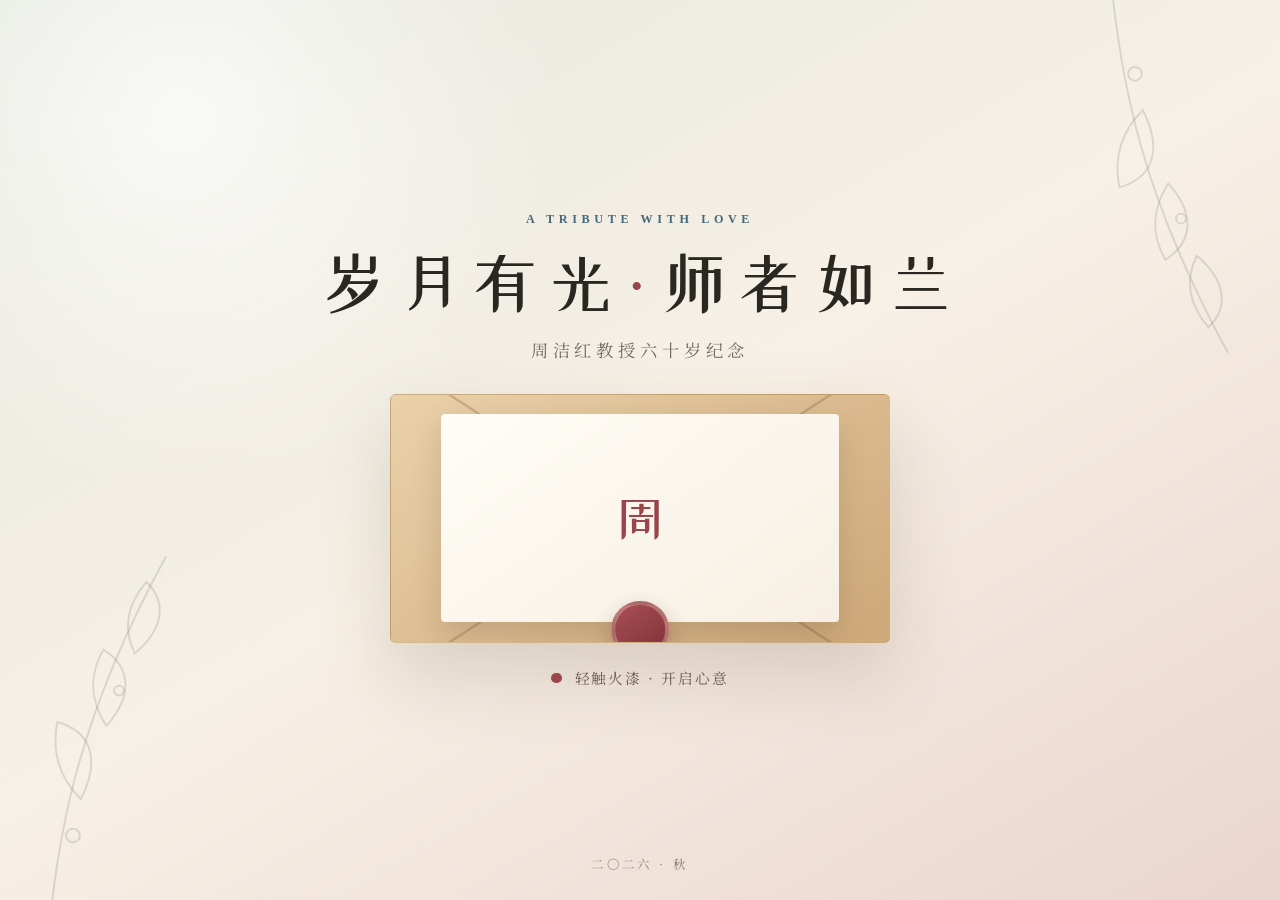
==== stage.html @ a46e9987 "统一治学长卷标题排版 Co-Authored-By: Aime <aime@bytedance.com> Change-Id: Icba059fa44cb8d381d6027acbf090dc892e" ====
<!doctype html>
<html lang="zh-CN">
<head>
  <meta charset="UTF-8" />
  <meta name="viewport" content="width=device-width, initial-scale=1, viewport-fit=cover" />
  <meta name="theme-color" content="#171814" />
  <meta name="description" content="周洁红教授六十岁生日纪念相册宴会大屏版" />
  <title>岁月有光 · 师者如兰｜宴会大屏版</title>
  <link rel="preconnect" href="https://fonts.googleapis.com" />
  <link rel="preconnect" href="https://fonts.gstatic.com" crossorigin />
  <link href="https://fonts.googleapis.com/css2?family=Noto+Sans+SC:wght@300;400;500;600&family=Noto+Serif+SC:wght@400;500;600;700&family=ZCOOL+XiaoWei&display=swap" rel="stylesheet" />
  <link rel="stylesheet" href="./stage.css?v=10" />
</head>
<body>
  <main id="stageApp" class="stage-app" aria-live="polite">
    <div class="stage-grain" aria-hidden="true"></div>
    <div class="stage-glow stage-glow--one" aria-hidden="true"></div>
    <div class="stage-glow stage-glow--two" aria-hidden="true"></div>

    <section id="standby" class="standby">
      <svg class="standby__botanical standby__botanical--left" viewBox="0 0 170 410" aria-hidden="true">
        <path d="M22 420C32 300 55 183 143 22" />
        <path d="M56 270C34 248 26 222 32 191C64 200 78 226 56 270Z" />
        <path d="M82 195C64 167 65 142 79 117C106 134 111 163 82 195Z" />
        <path d="M111 121C98 94 105 69 123 48C145 69 140 97 111 121Z" />
        <circle cx="48" cy="307" r="7" /><circle cx="95" cy="159" r="5" />
      </svg>
      <svg class="standby__botanical standby__botanical--right" viewBox="0 0 170 410" aria-hidden="true">
        <path d="M148 420C138 300 115 183 27 22" />
        <path d="M114 270C136 248 144 222 138 191C106 200 92 226 114 270Z" />
        <path d="M88 195C106 167 105 142 91 117C64 134 59 163 88 195Z" />
        <path d="M59 121C72 94 65 69 47 48C25 69 30 97 59 121Z" />
        <circle cx="122" cy="307" r="7" /><circle cx="75" cy="159" r="5" />
      </svg>
      <header class="standby__copy">
        <p class="standby__eyebrow">A TRIBUTE WITH LOVE</p>
        <h1>岁月有光<span>·</span>师者如兰</h1>
        <p class="standby__subtitle">周洁红教授六十岁纪念</p>
      </header>
      <button id="startShow" class="start-show" type="button" aria-label="轻触开启贺卡">
        <span class="stage-envelope" aria-hidden="true"><i>周</i><b></b></span>
      </button>
      <p class="standby__hint"><span></span>轻触火漆 · 开启心意</p>
      <p class="standby__edition">二〇二六 · 秋</p>
    </section>

    <section id="showScene" class="show-scene" aria-hidden="true">
      <header class="stage-header">
        <div>
          <p id="stageEyebrow">OPENING</p>
          <h2 id="stageChapter">岁月有光</h2>
        </div>
        <div class="stage-status">
          <span id="stageClock">00:00</span>
          <span id="stageIndex">01 / 01</span>
        </div>
      </header>

      <div id="sceneCanvas" class="scene-canvas"></div>

      <div class="stage-progress" aria-hidden="true"><span id="stageProgress"></span></div>
      <p id="stageNotice" class="stage-notice" role="status" aria-live="polite"></p>
    </section>

    <aside id="showControls" class="show-controls" aria-label="放映控制" hidden>
      <button id="previousScene" type="button" title="上一幕（←）" aria-label="上一幕">←</button>
      <button id="togglePlayback" class="show-controls__primary" type="button" title="暂停或继续（空格）" aria-label="暂停放映">Ⅱ</button>
      <button id="nextScene" type="button" title="下一幕（→）" aria-label="下一幕">→</button>
      <span></span>
      <button id="toggleMute" type="button" title="静音（M）" aria-label="静音">♪</button>
      <button id="toggleFullscreen" type="button" title="全屏（F）" aria-label="进入全屏">⛶</button>
      <button id="restartShow" type="button" title="重新开始（R）" aria-label="重新开始">↻</button>
    </aside>

    <div id="mediaGate" class="media-gate" hidden>
      <p>浏览器暂停了自动播放</p>
      <button id="resumeMedia" type="button">点击继续放映</button>
    </div>

    <audio id="stageBgm" src="./assets/audio/flowing-river.mp3" preload="auto" loop></audio>
    <video id="stageVideo" preload="metadata" playsinline></video>
  </main>

  <script src="./achievements-data.js"></script>
  <script src="./stage.js?v=12"></script>
</body>
</html>
---- stage.css ----
:root {
  color-scheme: dark;
  --paper: #f5edde;
  --paper-soft: #e9ddca;
  --ink: #25231f;
  --cream: #fffaf0;
  --wine: #98464b;
  --wine-deep: #64292d;
  --gold: #b99a68;
  --sage: #738978;
  --night: #171814;
  --night-soft: #24251f;
  --stage-bg: radial-gradient(circle at 14% 13%,rgba(255,255,255,.72),transparent 28%),linear-gradient(150deg,#e5e8df 0%,#f7f0e6 50%,#ead5ce 100%);
  --safe-x: clamp(4rem, 6vw, 9rem);
  --safe-y: clamp(2.8rem, 5vh, 5.5rem);
  font-family: "Noto Serif SC", "Songti SC", serif;
}
* { box-sizing: border-box; }
html, body { width: 100%; height: 100%; margin: 0; overflow: hidden; background: var(--paper); -webkit-text-size-adjust: 100%; text-size-adjust: 100%; }
button { font: inherit; }
button:focus-visible { outline: 3px solid #e4c389; outline-offset: 4px; }
[hidden] { display: none !important; }

.stage-app { position: relative; width: 100vw; height: 100vh; min-width: 960px; min-height: 540px; overflow: hidden; color: var(--ink); background: var(--stage-bg); }
.stage-grain { position: absolute; inset: 0; z-index: 1; opacity: .18; pointer-events: none; background-image: url("data:image/svg+xml,%3Csvg viewBox='0 0 180 180' xmlns='http://www.w3.org/2000/svg'%3E%3Cfilter id='n'%3E%3CfeTurbulence type='fractalNoise' baseFrequency='.85' numOctaves='3' stitchTiles='stitch'/%3E%3C/filter%3E%3Crect width='100%25' height='100%25' filter='url(%23n)' opacity='.14'/%3E%3C/svg%3E"); }
.stage-glow { position: absolute; z-index: 0; border-radius: 50%; filter: blur(8px); pointer-events: none; animation: drift 14s ease-in-out infinite alternate; }
.stage-glow--one { left: -8vw; top: 12vh; width: 34vw; height: 34vw; background: rgba(111,136,115,.09); }
.stage-glow--two { right: -6vw; bottom: -10vh; width: 30vw; height: 30vw; background: rgba(152,70,75,.1); animation-delay: -5s; }
@keyframes drift { to { transform: translate3d(3vw,-2vh,0) scale(1.08); } }

.standby { position: absolute; inset: 0; z-index: 10; display: flex; flex-direction: column; align-items: center; justify-content: center; padding: clamp(2.4rem,4vh,4.5rem) var(--safe-x); overflow: hidden; color: var(--ink); text-align: center; background: var(--stage-bg); transition: opacity .8s ease,transform .8s ease,visibility .8s; }
.stage-app.is-running .standby { opacity: 0; visibility: hidden; transform: scale(1.035); pointer-events: none; }
.standby__botanical { position: absolute; width: clamp(9rem,13vw,16rem); fill: none; stroke: rgba(108,125,108,.22); stroke-width: 2; }
.standby__botanical--left { left: 2vw; bottom: -4vh; }
.standby__botanical--right { right: 2vw; top: -3vh; transform: rotate(180deg); }
.standby__copy { position: relative; z-index: 2; }
.standby__eyebrow { margin: 0 0 1rem; color: #466979; font-family: Georgia,serif; font-size: clamp(.76rem,.85vw,1.05rem); font-weight: 600; letter-spacing: .38em; }
.standby h1 { margin: 0; color: #292722; font-family: "ZCOOL XiaoWei",serif; font-size: clamp(3.6rem,5.3vw,7rem); font-weight: 400; letter-spacing: .1em; line-height: 1.15; }
.standby h1 span { margin: 0 .1em; color: var(--wine); }
.standby__subtitle { margin: 1rem 0 0; color: #74695f; font-size: clamp(1rem,1.35vw,1.65rem); letter-spacing: .28em; }
.start-show { position: relative; z-index: 2; width: min(39vw,46rem); min-width: 30rem; margin-top: clamp(2rem,3.5vh,3.5rem); padding: 0; border: 0; color: inherit; background: transparent; cursor: pointer; transition: transform .3s ease,filter .3s ease; }
.start-show:hover { transform: translateY(-4px); filter: brightness(1.02); }
.stage-envelope { position: relative; width: 100%; aspect-ratio: 2 / 1; display: grid; place-items: center; border: 1px solid rgba(130,91,55,.2); border-radius: .35rem; background: linear-gradient(145deg,#ead1aa,#cda878); box-shadow: 0 2rem 4.5rem rgba(95,70,45,.18); overflow: hidden; }
.stage-envelope::before,.stage-envelope::after { content: ""; position: absolute; inset: 0; pointer-events: none; }
.stage-envelope::before { background: linear-gradient(33deg,transparent 49.6%,rgba(119,79,45,.35) 50%,transparent 50.4%),linear-gradient(-33deg,transparent 49.6%,rgba(119,79,45,.35) 50%,transparent 50.4%); }
.stage-envelope::after { inset: 8% 10%; border-radius: .25rem; background: linear-gradient(145deg,#fffdf7,#f7efe3); box-shadow: 0 .8rem 1.8rem rgba(80,58,39,.18); }
.stage-envelope i { position: relative; z-index: 2; color: var(--wine); font-family: "ZCOOL XiaoWei",serif; font-size: clamp(3rem,4vw,5.2rem); font-style: normal; }
.stage-envelope b { position: absolute; z-index: 3; left: 50%; bottom: -1rem; width: clamp(3.6rem,4.3vw,5rem); aspect-ratio: 1; display: grid; place-items: center; border: .3rem solid rgba(255,235,218,.28); border-radius: 50%; color: #fff8ee; background: linear-gradient(145deg,#a84f55,#7f3137); box-shadow: 0 .6rem 1.3rem rgba(104,43,47,.3); font-family: "ZCOOL XiaoWei",serif; font-size: clamp(1.35rem,1.65vw,2rem); font-weight: 400; transform: translateX(-50%); }
.standby__hint { position: relative; z-index: 2; display: flex; align-items: center; gap: .8rem; margin: clamp(1.5rem,2.7vh,2.4rem) 0 0; color: #69594d; font-size: clamp(.92rem,1.05vw,1.25rem); letter-spacing: .13em; }
.standby__hint span { width: .65rem; aspect-ratio: 1; border: .22rem solid rgba(152,70,75,.17); border-radius: 50%; background: var(--wine); }
.standby__edition { position: absolute; z-index: 2; bottom: clamp(1.4rem,3vh,3rem); margin: 0; color: #887d73; font-size: clamp(.78rem,.9vw,1.08rem); letter-spacing: .28em; }

.show-scene { position: absolute; inset: 0; z-index: 5; opacity: 0; visibility: hidden; transition: opacity .75s ease,visibility .75s; }
.stage-app.is-running .show-scene { opacity: 1; visibility: visible; }
.stage-header { position: absolute; z-index: 20; left: var(--safe-x); right: var(--safe-x); top: clamp(1.7rem,3vh,3.3rem); display: flex; align-items: flex-start; justify-content: space-between; pointer-events: none; }
.stage-header p,.stage-header h2 { margin: 0; }
.stage-header p { color: var(--wine); font-family: Georgia,serif; font-size: clamp(.62rem,.65vw,.86rem); letter-spacing: .34em; }
.stage-header h2 { margin-top: .38rem; color: var(--ink); font-family: "ZCOOL XiaoWei",serif; font-size: clamp(1.35rem,1.65vw,2.15rem); font-weight: 400; letter-spacing: .18em; }
.stage-status { display: flex; gap: 1.1rem; padding-top: .15rem; color: rgba(37,35,31,.58); font-family: Georgia,serif; font-size: clamp(.7rem,.75vw,.95rem); letter-spacing: .12em; }
.scene-canvas { position: absolute; inset: 0; z-index: 5; }
.scene-enter { animation: scene-in .9s cubic-bezier(.22,1,.36,1) both; }
@keyframes scene-in { from { opacity: 0; transform: translateY(1.5vh) scale(.985); filter: blur(7px); } to { opacity: 1; transform: none; filter: none; } }
.stage-progress { position: absolute; z-index: 25; left: var(--safe-x); right: var(--safe-x); bottom: clamp(1.2rem,2.2vh,2.5rem); height: 2px; overflow: hidden; background: rgba(74,57,41,.16); }
.stage-progress span { display: block; width: 0; height: 100%; background: linear-gradient(90deg,#a85a5e,#d2b379); transition: width .2s linear; }
.stage-notice { position: absolute; z-index: 24; left: 50%; bottom: clamp(2rem,3.5vh,3.6rem); margin: 0; padding: .45rem .9rem; border-radius: 999px; opacity: 0; color: #fffaf0; background: rgba(100,41,45,.82); font-family: "Noto Sans SC",sans-serif; font-size: .72rem; transform: translateX(-50%); transition: opacity .3s ease; }
.stage-notice.is-visible { opacity: 1; }

.opening-scene { height: 100%; display: grid; grid-template-columns: 1.05fr .95fr; align-items: center; gap: 6vw; padding: 12vh var(--safe-x) 9vh; color: var(--ink); background: var(--stage-bg); }
.opening-scene__seal { position: relative; display: grid; place-items: center; }
.opening-scene__ring { width: min(34vw,31rem); aspect-ratio: 1; display: grid; place-items: center; border: 1px solid rgba(148,117,73,.28); border-radius: 50%; box-shadow: 0 0 0 2vw rgba(185,154,104,.045),0 0 100px rgba(119,91,55,.1); }
.opening-scene__ring span { width: 58%; aspect-ratio: 1; display: grid; place-items: center; border: 1px solid rgba(152,70,75,.42); border-radius: 50%; color: var(--wine); font-family: "ZCOOL XiaoWei",serif; font-size: clamp(5rem,8vw,10rem); }
.opening-scene__copy .kicker { color: #466979; font-family: Georgia,serif; font-size: clamp(.72rem,.85vw,1.05rem); letter-spacing: .38em; }
.opening-scene__copy h3 { margin: 1.2rem 0 1.6rem; color: #292722; font-family: "ZCOOL XiaoWei",serif; font-size: clamp(3rem,4.3vw,5.7rem); font-weight: 400; letter-spacing: .09em; }
.opening-scene__copy blockquote { margin: 0; color: #5f554c; font-size: clamp(1.15rem,1.45vw,1.8rem); line-height: 2; letter-spacing: .055em; }
.opening-scene__signature { margin-top: 2rem; color: var(--wine); font-size: clamp(.95rem,1.15vw,1.4rem); letter-spacing: .22em; text-align: right; }

.chapter-scene { height: 100%; display: grid; place-items: center; padding: var(--safe-y) var(--safe-x); color: var(--ink); text-align: center; background: var(--stage-bg); }
.chapter-scene__number { position: absolute; font-family: Georgia,serif; font-size: clamp(15rem,28vw,35rem); color: rgba(152,70,75,.055); line-height: 1; }
.chapter-scene__content { position: relative; max-width: 72vw; }
.chapter-scene__content p:first-child { color: var(--wine); font-family: Georgia,serif; font-size: clamp(.75rem,.9vw,1.15rem); letter-spacing: .5em; }
.chapter-scene__content h3 { margin: 1.4rem 0 1.2rem; color: var(--ink); font-family: "ZCOOL XiaoWei",serif; font-size: clamp(4rem,6vw,8rem); font-weight: 400; letter-spacing: .2em; }
.chapter-scene__content p:last-child { margin: 0; color: #665d54; font-size: clamp(1.1rem,1.5vw,1.8rem); line-height: 2; letter-spacing: .1em; }

.photo-scene { height: 100%; display: grid; grid-template-columns: minmax(0,1.62fr) minmax(20rem,.72fr); gap: clamp(2.2rem,4vw,6rem); align-items: center; padding: 11vh var(--safe-x) 9vh; color: var(--ink); background: var(--stage-bg); }
.photo-scene__visual { position: relative; height: min(69vh,46vw); display: grid; place-items: center; overflow: hidden; border: 1px solid rgba(117,88,61,.2); background: var(--paper-soft); box-shadow: 0 28px 80px rgba(89,67,46,.2); }
.photo-scene__visual::after { content: ""; position: absolute; inset: 0; pointer-events: none; box-shadow: inset 0 0 0 1px rgba(117,88,61,.08); }
.photo-scene__visual img { position: absolute; inset: 0; width: 100%; height: 100%; display: block; object-fit: contain; animation: kenburns 8s ease-out both; }
.photo-scene__visual.is-cover img { object-fit: cover; }
.photo-scene__visual.is-left img { object-position: left center; }
.photo-scene__visual.is-right img { object-position: right center; }
.photo-scene__visual.is-portrait-focus { background: var(--paper-soft); }
.photo-scene__visual.is-portrait-focus img { object-fit: contain !important; object-position: center center !important; animation: none; }
.photo-scene__visual.is-group-bottom img { object-fit: contain !important; object-position: center bottom !important; animation: none; }
@keyframes kenburns { from { transform: scale(1.025); } to { transform: scale(1); } }
.photo-scene__number { color: var(--wine); font-family: Georgia,serif; font-size: clamp(.8rem,.9vw,1.05rem); letter-spacing: .25em; }
.photo-scene__copy h3 { margin: 1rem 0 1.1rem; color: var(--ink); font-family: "ZCOOL XiaoWei",serif; font-size: clamp(2.4rem,3.4vw,4.5rem); font-weight: 400; line-height: 1.28; letter-spacing: .08em; }
.photo-scene__meta { color: var(--wine-deep); font-size: clamp(.88rem,1.05vw,1.25rem); line-height: 1.8; letter-spacing: .08em; }
.photo-scene__desc { margin-top: 1.6rem; color: #665d54; font-size: clamp(1.05rem,1.28vw,1.55rem); line-height: 2; text-align: justify; }
.photo-scene__credit { margin-top: 1.5rem; color: #83776b; font-family: "Noto Sans SC",sans-serif; font-size: clamp(.7rem,.8vw,.95rem); letter-spacing: .08em; }

.words-scene { height: 100%; display: grid; grid-template-columns: .72fr 1.28fr; gap: 6vw; align-items: center; padding: 12vh var(--safe-x) 9vh; color: var(--ink); background: var(--stage-bg); }
.words-scene__heading p { color: var(--wine); font-family: Georgia,serif; font-size: clamp(.7rem,.85vw,1rem); letter-spacing: .36em; }
.words-scene__heading h3 { margin: 1.2rem 0; color: var(--ink); font-family: "ZCOOL XiaoWei",serif; font-size: clamp(3rem,4.5vw,6rem); font-weight: 400; line-height: 1.35; letter-spacing: .12em; }
.words-scene__heading small { color: #776c61; font-size: clamp(.85rem,1vw,1.18rem); letter-spacing: .12em; }
.keyword-wall { display: flex; flex-wrap: wrap; align-content: center; justify-content: center; gap: clamp(.7rem,1.2vw,1.4rem); }
.keyword-wall span { padding: .6em 1em; border: 1px solid rgba(117,88,61,.2); border-radius: 999px; color: #5e564d; background: rgba(255,255,255,.38); font-size: clamp(1rem,1.35vw,1.7rem); letter-spacing: .1em; }
.keyword-wall span:nth-child(3n+1) { color: var(--wine-deep); border-color: rgba(152,70,75,.27); background: rgba(255,247,238,.52); transform: translateY(-.4rem); }
.keyword-wall span:nth-child(4n) { font-size: clamp(1.25rem,1.7vw,2.1rem); }

.wish-scene { height: 100%; display: grid; place-items: center; padding: 12vh var(--safe-x) 10vh; color: var(--ink); background: var(--stage-bg); }
.wish-stage-card { position: relative; width: min(82vw,92rem); min-height: 54vh; display: flex; flex-direction: column; justify-content: center; padding: clamp(2.6rem,4.2vw,5.2rem); border: 0; overflow: hidden; background: transparent; box-shadow: none; color: var(--ink); }
.wish-stage-card::before { content: "“"; position: absolute; left: 3rem; top: .8rem; color: rgba(152,70,75,.12); font-family: Georgia,serif; font-size: clamp(7rem,10vw,13rem); line-height: 1; }
.wish-stage-card blockquote { position: relative; margin: 0; font-size: clamp(1.12rem,1.25vw,1.45rem); line-height: 1.78; letter-spacing: .04em; text-align: justify; white-space: pre-line; }
.wish-stage-card footer { margin-top: 2.3rem; padding-top: 1.2rem; border-top: 1px solid rgba(105,79,55,.16); color: var(--wine-deep); font-size: clamp(1rem,1.2vw,1.45rem); letter-spacing: .12em; text-align: right; }
.wish-stage-card footer small { margin-left: .8rem; color: #83776b; font-size: .75em; }

.story-stage { height: 100%; display: grid; grid-template-columns: .68fr 1.32fr; gap: 5vw; align-items: center; padding: 11vh var(--safe-x) 9vh; color: var(--ink); background: var(--stage-bg); }
.story-stage__title .tag { color: var(--wine); font-family: Georgia,serif; letter-spacing: .35em; }
.story-stage__title h3 { margin: 1.2rem 0; color: var(--ink); font-family: "Songti SC","STSong","Source Han Serif SC","Noto Serif SC",serif; font-size: clamp(2.15rem,3vw,4rem); font-weight: 400; line-height: 1.45; }
.story-stage__title p { color: var(--wine-deep); font-size: clamp(1rem,1.2vw,1.45rem); letter-spacing: .12em; }
.story-stage__body { position: relative; max-height: 68vh; padding: clamp(2rem,3vw,3.5rem); overflow-y: hidden; border-left: 1px solid rgba(117,88,61,.22); color: #5f574f; background: rgba(255,255,255,.18); font-family: "Songti SC","STSong","Source Han Serif SC","Noto Serif SC",serif; font-size: clamp(1.02rem,1.12vw,1.35rem); line-height: 1.9; letter-spacing: .025em; text-align: justify; white-space: pre-line; }
.story-stage__body::before { content: "“"; position: absolute; left: 1.2rem; top: -2rem; color: rgba(152,70,75,.12); font-family: Georgia,serif; font-size: 8rem; }

.video-stage { height: 100%; display: grid; grid-template-columns: minmax(0,1.45fr) minmax(22rem,.62fr); gap: clamp(2rem,4vw,5rem); align-items: center; padding: 10vh var(--safe-x) 8vh; color: var(--ink); background: var(--stage-bg); }
.video-stage__screen { --video-ratio: 1.7778; position: relative; width: min(100%,calc(72vh * var(--video-ratio))); aspect-ratio: var(--video-ratio); max-height: 72vh; justify-self: center; display: grid; place-items: center; overflow: hidden; border: 1px solid rgba(117,88,61,.2); background: var(--paper-soft); box-shadow: 0 30px 85px rgba(89,67,46,.2); }
.video-stage__screen.is-portrait { width: min(100%,calc(72vh * var(--video-ratio))); }
.video-stage__screen video { width: 100%; height: 100%; display: block; object-fit: contain; object-position: center; background: var(--paper-soft); }
.video-stage__badge { position: absolute; left: 1.2rem; top: 1.1rem; padding: .45rem .75rem; border: 1px solid rgba(100,41,45,.25); border-radius: 999px; color: #fffaf0; background: rgba(100,41,45,.82); font-family: Georgia,serif; font-size: .75rem; letter-spacing: .13em; }
.video-stage__copy .index { color: var(--wine); font-family: Georgia,serif; font-size: clamp(.75rem,.85vw,1rem); letter-spacing: .32em; }
.video-stage__copy h3 { margin: 1.1rem 0 .55rem; color: var(--ink); font-family: "ZCOOL XiaoWei",serif; font-size: clamp(3rem,4vw,5.4rem); font-weight: 400; letter-spacing: .1em; }
.video-stage__copy .identity { color: var(--wine-deep); font-size: clamp(1rem,1.15vw,1.35rem); letter-spacing: .09em; }
.video-stage__copy .caption { margin-top: 2rem; padding-top: 1.4rem; border-top: 1px solid rgba(105,79,55,.18); color: #665d54; font-size: clamp(1.05rem,1.25vw,1.5rem); line-height: 1.9; }
.video-stage__loading { position: absolute; color: #665d54; font-family: "Noto Sans SC",sans-serif; font-size: .85rem; letter-spacing: .12em; }

.achievement-stage { height: 100%; padding: 10vh var(--safe-x) 8vh; color: var(--ink); background: var(--stage-bg); }
.achievement-scroll { width: min(88vw,105rem); height: 76vh; margin: 0 auto; overflow: hidden; border: 1px solid rgba(185,154,104,.22); background: linear-gradient(155deg,rgba(250,243,229,.98),rgba(231,218,195,.96)); box-shadow: 0 35px 100px rgba(89,67,46,.2); color: var(--ink); }
.achievement-scroll__inner { padding: clamp(3rem,4vw,5rem) clamp(3.5rem,5vw,6.5rem) 8rem; }
.achievement-hero { display: grid; grid-template-columns: 1.1fr .9fr; gap: 4rem; align-items: end; padding-bottom: 3rem; border-bottom: 1px solid rgba(99,75,51,.18); }
.achievement-hero p { margin: 0; color: var(--wine); font-family: Georgia,serif; font-size: .8rem; letter-spacing: .28em; }
.achievement-hero h3 { margin: .7rem 0; font-family: "Songti SC","STSong","Source Han Serif SC","Noto Serif SC",serif; font-size: clamp(2.6rem,3.1vw,4rem); font-weight: 400; letter-spacing: .08em; white-space: nowrap; }
.achievement-hero .intro { color: #665d54; font-family: "Noto Sans SC",sans-serif; font-size: clamp(.92rem,1.05vw,1.2rem); line-height: 1.9; }
.achievement-stats { display: grid; grid-template-columns: repeat(5,1fr); gap: 1rem; margin: 2.5rem 0 3.2rem; }
.achievement-stat { padding: 1.2rem .8rem; border: 1px solid rgba(117,88,61,.14); background: rgba(255,255,255,.35); text-align: center; }
.achievement-stat strong { display: block; color: var(--wine-deep); font-family: Georgia,serif; font-size: clamp(2rem,2.5vw,3rem); font-weight: 400; }
.achievement-stat span { display: block; margin-top: .35rem; color: #776c61; font-size: clamp(.7rem,.8vw,.95rem); letter-spacing: .12em; }
.achievement-section { margin-top: 3rem; }
.achievement-section h4 { margin: 0 0 1.2rem; padding-bottom: .7rem; border-bottom: 1px solid rgba(117,88,61,.18); color: var(--wine-deep); font-family: "ZCOOL XiaoWei",serif; font-size: clamp(1.8rem,2.2vw,2.8rem); font-weight: 400; letter-spacing: .12em; }
.achievement-list { display: grid; gap: .75rem; }
.achievement-item { display: grid; grid-template-columns: 6rem 1fr; gap: 1rem; padding: .85rem 1rem; background: rgba(255,255,255,.32); font-family: "Noto Sans SC",sans-serif; font-size: clamp(.78rem,.92vw,1.05rem); line-height: 1.65; }
.achievement-item time { color: var(--wine); font-family: Georgia,serif; }
.achievement-auto-tip { margin: 2rem 0 0; color: #83776b; font-family: "Noto Sans SC",sans-serif; font-size: .75rem; letter-spacing: .12em; text-align: center; }

.closing-scene { height: 100%; display: grid; place-items: center; padding: var(--safe-y) var(--safe-x); color: var(--ink); text-align: center; background: var(--stage-bg); }
.closing-scene__content { max-width: 70vw; }
.closing-scene__seal { width: clamp(6rem,7vw,9rem); aspect-ratio: 1; display: grid; place-items: center; margin: 0 auto 2rem; border: 1px solid rgba(152,70,75,.42); border-radius: 50%; color: var(--wine); font-family: "ZCOOL XiaoWei",serif; font-size: clamp(2.3rem,3vw,4rem); }
.closing-scene h3 { margin: 0; color: var(--ink); font-family: "ZCOOL XiaoWei",serif; font-size: clamp(4rem,6vw,8rem); font-weight: 400; letter-spacing: .14em; }
.closing-scene__wish { margin: 1.5rem 0 0; color: #665d54; font-size: clamp(1.25rem,1.65vw,2rem); line-height: 2; letter-spacing: .12em; }
.closing-scene__credits { margin-top: 3rem; color: #83776b; font-family: "Noto Sans SC",sans-serif; font-size: clamp(.72rem,.85vw,1rem); line-height: 1.9; letter-spacing: .08em; }
.closing-scene__credits strong { color: var(--wine-deep); font-weight: 400; }

.stage-app[data-scene="opening"] .stage-header h2,
.stage-app[data-scene="wish"] .stage-header h2,
.stage-app[data-scene="video"] .stage-header h2 { color: var(--ink); }
.stage-app[data-scene="opening"] .stage-header p,
.stage-app[data-scene="wish"] .stage-header p,
.stage-app[data-scene="video"] .stage-header p { color: var(--wine); }
.stage-app[data-scene="opening"] .stage-status,
.stage-app[data-scene="wish"] .stage-status,
.stage-app[data-scene="video"] .stage-status { color: rgba(37,35,31,.58); }
.stage-app[data-scene="opening"] .stage-progress,
.stage-app[data-scene="wish"] .stage-progress,
.stage-app[data-scene="video"] .stage-progress { background: rgba(74,57,41,.16); }
.stage-app[data-scene="opening"] .stage-notice,
.stage-app[data-scene="wish"] .stage-notice,
.stage-app[data-scene="video"] .stage-notice { color: #fffaf0; background: rgba(100,41,45,.82); }
.stage-app[data-scene="opening"] .show-controls,
.stage-app[data-scene="wish"] .show-controls,
.stage-app[data-scene="video"] .show-controls { border-color: rgba(100,41,45,.18); background: rgba(250,243,229,.9); box-shadow: 0 10px 35px rgba(89,67,46,.18); }
.stage-app[data-scene="opening"] .show-controls button,
.stage-app[data-scene="wish"] .show-controls button,
.stage-app[data-scene="video"] .show-controls button { color: var(--ink); }
.stage-app[data-scene="opening"] .show-controls button:hover,
.stage-app[data-scene="wish"] .show-controls button:hover,
.stage-app[data-scene="video"] .show-controls button:hover { background: rgba(100,41,45,.09); }
.stage-app[data-scene="opening"] .show-controls > span,
.stage-app[data-scene="wish"] .show-controls > span,
.stage-app[data-scene="video"] .show-controls > span { background: rgba(100,41,45,.2); }

.show-controls { position: fixed; z-index: 80; left: 50%; bottom: 2.2rem; display: flex; align-items: center; gap: .45rem; padding: .5rem; border: 1px solid rgba(100,41,45,.18); border-radius: 999px; opacity: .2; background: rgba(250,243,229,.9); box-shadow: 0 10px 35px rgba(89,67,46,.18); backdrop-filter: blur(14px); transform: translateX(-50%); transition: opacity .25s ease; }
.show-controls:hover,.show-controls.is-visible { opacity: 1; }
.show-controls button { width: 2.45rem; height: 2.45rem; display: grid; place-items: center; padding: 0; border: 0; border-radius: 50%; color: var(--ink); background: transparent; cursor: pointer; }
.show-controls button:hover { background: rgba(100,41,45,.09); }
.show-controls__primary { color: #fff !important; background: var(--wine) !important; }
.show-controls > span { width: 1px; height: 1.4rem; background: rgba(100,41,45,.2); }
.media-gate { position: fixed; inset: 0; z-index: 100; display: grid; place-content: center; gap: 1.2rem; color: var(--ink); background: rgba(245,237,222,.92); backdrop-filter: blur(12px); text-align: center; }
.media-gate p { margin: 0; font-size: 1.2rem; letter-spacing: .12em; }
.media-gate button { padding: .8rem 1.5rem; border: 1px solid rgba(100,41,45,.28); border-radius: 999px; color: #fff; background: var(--wine); cursor: pointer; }

@media (max-aspect-ratio: 4/3) {
  :root { --safe-x: 4vw; }
  .photo-scene,.video-stage { grid-template-columns: 1.4fr .72fr; gap: 2rem; }
  .photo-scene__visual { height: min(64vh,47vw); }
}
@media (prefers-reduced-motion: reduce) {
  *,*::before,*::after { animation-duration: .01ms !important; animation-iteration-count: 1 !important; scroll-behavior: auto !important; }
}
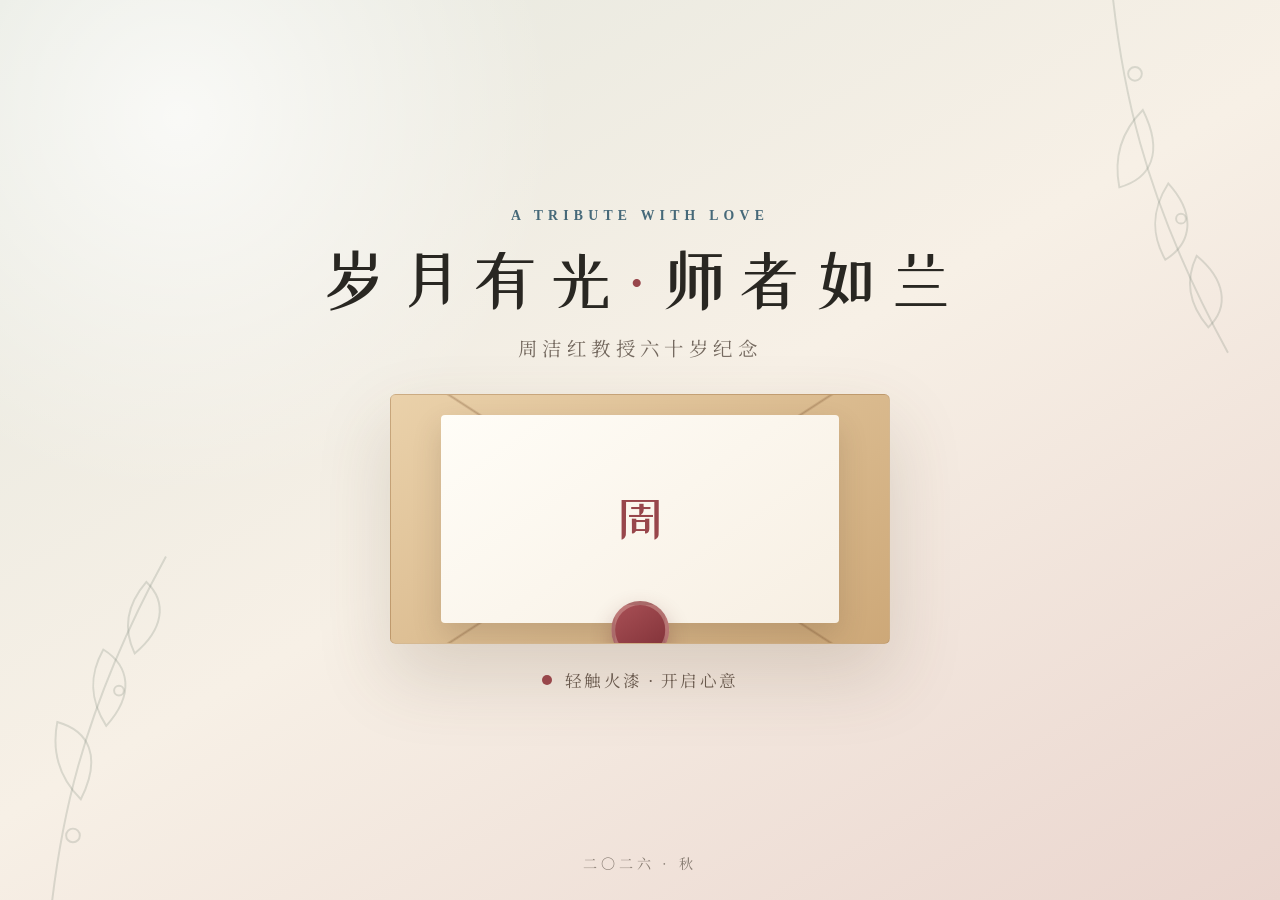
==== commit 58cc251c: "速度加快" ====
--- a/stage.html
+++ b/stage.html
@@ -9,7 +9,7 @@
   <link rel="preconnect" href="https://fonts.googleapis.com" />
   <link rel="preconnect" href="https://fonts.gstatic.com" crossorigin />
   <link href="https://fonts.googleapis.com/css2?family=Noto+Sans+SC:wght@300;400;500;600&family=Noto+Serif+SC:wght@400;500;600;700&family=ZCOOL+XiaoWei&display=swap" rel="stylesheet" />
-  <link rel="stylesheet" href="./stage.css?v=10" />
+  <link rel="stylesheet" href="./stage.css?v=11" />
 </head>
 <body>
   <main id="stageApp" class="stage-app" aria-live="polite">
@@ -82,6 +82,6 @@
   </main>
 
   <script src="./achievements-data.js"></script>
-  <script src="./stage.js?v=12"></script>
+  <script src="./stage.js?v=16"></script>
 </body>
 </html>
--- a/stage.css
+++ b/stage.css
@@ -34,10 +34,10 @@
 .standby__botanical--left { left: 2vw; bottom: -4vh; }
 .standby__botanical--right { right: 2vw; top: -3vh; transform: rotate(180deg); }
 .standby__copy { position: relative; z-index: 2; }
-.standby__eyebrow { margin: 0 0 1rem; color: #466979; font-family: Georgia,serif; font-size: clamp(.76rem,.85vw,1.05rem); font-weight: 600; letter-spacing: .38em; }
+.standby__eyebrow { margin: 0 0 1rem; color: #466979; font-family: Georgia,serif; font-size: clamp(.86rem,.96vw,1.18rem); font-weight: 600; letter-spacing: .38em; }
 .standby h1 { margin: 0; color: #292722; font-family: "ZCOOL XiaoWei",serif; font-size: clamp(3.6rem,5.3vw,7rem); font-weight: 400; letter-spacing: .1em; line-height: 1.15; }
 .standby h1 span { margin: 0 .1em; color: var(--wine); }
-.standby__subtitle { margin: 1rem 0 0; color: #74695f; font-size: clamp(1rem,1.35vw,1.65rem); letter-spacing: .28em; }
+.standby__subtitle { margin: 1rem 0 0; color: #74695f; font-size: clamp(1.12rem,1.52vw,1.86rem); letter-spacing: .28em; }
 .start-show { position: relative; z-index: 2; width: min(39vw,46rem); min-width: 30rem; margin-top: clamp(2rem,3.5vh,3.5rem); padding: 0; border: 0; color: inherit; background: transparent; cursor: pointer; transition: transform .3s ease,filter .3s ease; }
 .start-show:hover { transform: translateY(-4px); filter: brightness(1.02); }
 .stage-envelope { position: relative; width: 100%; aspect-ratio: 2 / 1; display: grid; place-items: center; border: 1px solid rgba(130,91,55,.2); border-radius: .35rem; background: linear-gradient(145deg,#ead1aa,#cda878); box-shadow: 0 2rem 4.5rem rgba(95,70,45,.18); overflow: hidden; }
@@ -46,40 +46,40 @@
 .stage-envelope::after { inset: 8% 10%; border-radius: .25rem; background: linear-gradient(145deg,#fffdf7,#f7efe3); box-shadow: 0 .8rem 1.8rem rgba(80,58,39,.18); }
 .stage-envelope i { position: relative; z-index: 2; color: var(--wine); font-family: "ZCOOL XiaoWei",serif; font-size: clamp(3rem,4vw,5.2rem); font-style: normal; }
 .stage-envelope b { position: absolute; z-index: 3; left: 50%; bottom: -1rem; width: clamp(3.6rem,4.3vw,5rem); aspect-ratio: 1; display: grid; place-items: center; border: .3rem solid rgba(255,235,218,.28); border-radius: 50%; color: #fff8ee; background: linear-gradient(145deg,#a84f55,#7f3137); box-shadow: 0 .6rem 1.3rem rgba(104,43,47,.3); font-family: "ZCOOL XiaoWei",serif; font-size: clamp(1.35rem,1.65vw,2rem); font-weight: 400; transform: translateX(-50%); }
-.standby__hint { position: relative; z-index: 2; display: flex; align-items: center; gap: .8rem; margin: clamp(1.5rem,2.7vh,2.4rem) 0 0; color: #69594d; font-size: clamp(.92rem,1.05vw,1.25rem); letter-spacing: .13em; }
+.standby__hint { position: relative; z-index: 2; display: flex; align-items: center; gap: .8rem; margin: clamp(1.5rem,2.7vh,2.4rem) 0 0; color: #69594d; font-size: clamp(1.04rem,1.2vw,1.42rem); letter-spacing: .13em; }
 .standby__hint span { width: .65rem; aspect-ratio: 1; border: .22rem solid rgba(152,70,75,.17); border-radius: 50%; background: var(--wine); }
-.standby__edition { position: absolute; z-index: 2; bottom: clamp(1.4rem,3vh,3rem); margin: 0; color: #887d73; font-size: clamp(.78rem,.9vw,1.08rem); letter-spacing: .28em; }
+.standby__edition { position: absolute; z-index: 2; bottom: clamp(1.4rem,3vh,3rem); margin: 0; color: #887d73; font-size: clamp(.88rem,1.02vw,1.22rem); letter-spacing: .28em; }
 
 .show-scene { position: absolute; inset: 0; z-index: 5; opacity: 0; visibility: hidden; transition: opacity .75s ease,visibility .75s; }
 .stage-app.is-running .show-scene { opacity: 1; visibility: visible; }
 .stage-header { position: absolute; z-index: 20; left: var(--safe-x); right: var(--safe-x); top: clamp(1.7rem,3vh,3.3rem); display: flex; align-items: flex-start; justify-content: space-between; pointer-events: none; }
 .stage-header p,.stage-header h2 { margin: 0; }
-.stage-header p { color: var(--wine); font-family: Georgia,serif; font-size: clamp(.62rem,.65vw,.86rem); letter-spacing: .34em; }
-.stage-header h2 { margin-top: .38rem; color: var(--ink); font-family: "ZCOOL XiaoWei",serif; font-size: clamp(1.35rem,1.65vw,2.15rem); font-weight: 400; letter-spacing: .18em; }
-.stage-status { display: flex; gap: 1.1rem; padding-top: .15rem; color: rgba(37,35,31,.58); font-family: Georgia,serif; font-size: clamp(.7rem,.75vw,.95rem); letter-spacing: .12em; }
+.stage-header p { color: var(--wine); font-family: Georgia,serif; font-size: clamp(.7rem,.75vw,.98rem); letter-spacing: .34em; }
+.stage-header h2 { margin-top: .38rem; color: var(--ink); font-family: "ZCOOL XiaoWei",serif; font-size: clamp(1.5rem,1.82vw,2.38rem); font-weight: 400; letter-spacing: .18em; }
+.stage-status { display: flex; gap: 1.1rem; padding-top: .15rem; color: rgba(37,35,31,.58); font-family: Georgia,serif; font-size: clamp(.8rem,.86vw,1.08rem); letter-spacing: .12em; }
 .scene-canvas { position: absolute; inset: 0; z-index: 5; }
 .scene-enter { animation: scene-in .9s cubic-bezier(.22,1,.36,1) both; }
 @keyframes scene-in { from { opacity: 0; transform: translateY(1.5vh) scale(.985); filter: blur(7px); } to { opacity: 1; transform: none; filter: none; } }
 .stage-progress { position: absolute; z-index: 25; left: var(--safe-x); right: var(--safe-x); bottom: clamp(1.2rem,2.2vh,2.5rem); height: 2px; overflow: hidden; background: rgba(74,57,41,.16); }
 .stage-progress span { display: block; width: 0; height: 100%; background: linear-gradient(90deg,#a85a5e,#d2b379); transition: width .2s linear; }
-.stage-notice { position: absolute; z-index: 24; left: 50%; bottom: clamp(2rem,3.5vh,3.6rem); margin: 0; padding: .45rem .9rem; border-radius: 999px; opacity: 0; color: #fffaf0; background: rgba(100,41,45,.82); font-family: "Noto Sans SC",sans-serif; font-size: .72rem; transform: translateX(-50%); transition: opacity .3s ease; }
+.stage-notice { position: absolute; z-index: 24; left: 50%; bottom: clamp(2rem,3.5vh,3.6rem); margin: 0; padding: .45rem .9rem; border-radius: 999px; opacity: 0; color: #fffaf0; background: rgba(100,41,45,.82); font-family: "Noto Sans SC",sans-serif; font-size: .84rem; transform: translateX(-50%); transition: opacity .3s ease; }
 .stage-notice.is-visible { opacity: 1; }
 
 .opening-scene { height: 100%; display: grid; grid-template-columns: 1.05fr .95fr; align-items: center; gap: 6vw; padding: 12vh var(--safe-x) 9vh; color: var(--ink); background: var(--stage-bg); }
 .opening-scene__seal { position: relative; display: grid; place-items: center; }
 .opening-scene__ring { width: min(34vw,31rem); aspect-ratio: 1; display: grid; place-items: center; border: 1px solid rgba(148,117,73,.28); border-radius: 50%; box-shadow: 0 0 0 2vw rgba(185,154,104,.045),0 0 100px rgba(119,91,55,.1); }
 .opening-scene__ring span { width: 58%; aspect-ratio: 1; display: grid; place-items: center; border: 1px solid rgba(152,70,75,.42); border-radius: 50%; color: var(--wine); font-family: "ZCOOL XiaoWei",serif; font-size: clamp(5rem,8vw,10rem); }
-.opening-scene__copy .kicker { color: #466979; font-family: Georgia,serif; font-size: clamp(.72rem,.85vw,1.05rem); letter-spacing: .38em; }
+.opening-scene__copy .kicker { color: #466979; font-family: Georgia,serif; font-size: clamp(.82rem,.96vw,1.18rem); letter-spacing: .38em; }
 .opening-scene__copy h3 { margin: 1.2rem 0 1.6rem; color: #292722; font-family: "ZCOOL XiaoWei",serif; font-size: clamp(3rem,4.3vw,5.7rem); font-weight: 400; letter-spacing: .09em; }
-.opening-scene__copy blockquote { margin: 0; color: #5f554c; font-size: clamp(1.15rem,1.45vw,1.8rem); line-height: 2; letter-spacing: .055em; }
-.opening-scene__signature { margin-top: 2rem; color: var(--wine); font-size: clamp(.95rem,1.15vw,1.4rem); letter-spacing: .22em; text-align: right; }
+.opening-scene__copy blockquote { margin: 0; color: #5f554c; font-size: clamp(1.3rem,1.62vw,2.02rem); line-height: 1.9; letter-spacing: .055em; }
+.opening-scene__signature { margin-top: 2rem; color: var(--wine); font-size: clamp(1.08rem,1.3vw,1.58rem); letter-spacing: .22em; text-align: right; }
 
 .chapter-scene { height: 100%; display: grid; place-items: center; padding: var(--safe-y) var(--safe-x); color: var(--ink); text-align: center; background: var(--stage-bg); }
 .chapter-scene__number { position: absolute; font-family: Georgia,serif; font-size: clamp(15rem,28vw,35rem); color: rgba(152,70,75,.055); line-height: 1; }
 .chapter-scene__content { position: relative; max-width: 72vw; }
-.chapter-scene__content p:first-child { color: var(--wine); font-family: Georgia,serif; font-size: clamp(.75rem,.9vw,1.15rem); letter-spacing: .5em; }
+.chapter-scene__content p:first-child { color: var(--wine); font-family: Georgia,serif; font-size: clamp(.86rem,1.02vw,1.3rem); letter-spacing: .5em; }
 .chapter-scene__content h3 { margin: 1.4rem 0 1.2rem; color: var(--ink); font-family: "ZCOOL XiaoWei",serif; font-size: clamp(4rem,6vw,8rem); font-weight: 400; letter-spacing: .2em; }
-.chapter-scene__content p:last-child { margin: 0; color: #665d54; font-size: clamp(1.1rem,1.5vw,1.8rem); line-height: 2; letter-spacing: .1em; }
+.chapter-scene__content p:last-child { margin: 0; color: #665d54; font-size: clamp(1.24rem,1.68vw,2.02rem); line-height: 1.9; letter-spacing: .1em; }
 
 .photo-scene { height: 100%; display: grid; grid-template-columns: minmax(0,1.62fr) minmax(20rem,.72fr); gap: clamp(2.2rem,4vw,6rem); align-items: center; padding: 11vh var(--safe-x) 9vh; color: var(--ink); background: var(--stage-bg); }
 .photo-scene__visual { position: relative; height: min(69vh,46vw); display: grid; place-items: center; overflow: hidden; border: 1px solid rgba(117,88,61,.2); background: var(--paper-soft); box-shadow: 0 28px 80px rgba(89,67,46,.2); }
@@ -92,70 +92,71 @@
 .photo-scene__visual.is-portrait-focus img { object-fit: contain !important; object-position: center center !important; animation: none; }
 .photo-scene__visual.is-group-bottom img { object-fit: contain !important; object-position: center bottom !important; animation: none; }
 @keyframes kenburns { from { transform: scale(1.025); } to { transform: scale(1); } }
-.photo-scene__number { color: var(--wine); font-family: Georgia,serif; font-size: clamp(.8rem,.9vw,1.05rem); letter-spacing: .25em; }
-.photo-scene__copy h3 { margin: 1rem 0 1.1rem; color: var(--ink); font-family: "ZCOOL XiaoWei",serif; font-size: clamp(2.4rem,3.4vw,4.5rem); font-weight: 400; line-height: 1.28; letter-spacing: .08em; }
-.photo-scene__meta { color: var(--wine-deep); font-size: clamp(.88rem,1.05vw,1.25rem); line-height: 1.8; letter-spacing: .08em; }
-.photo-scene__desc { margin-top: 1.6rem; color: #665d54; font-size: clamp(1.05rem,1.28vw,1.55rem); line-height: 2; text-align: justify; }
-.photo-scene__credit { margin-top: 1.5rem; color: #83776b; font-family: "Noto Sans SC",sans-serif; font-size: clamp(.7rem,.8vw,.95rem); letter-spacing: .08em; }
+.photo-scene__number { color: var(--wine); font-family: Georgia,serif; font-size: clamp(.9rem,1.02vw,1.18rem); letter-spacing: .25em; }
+.photo-scene__copy h3 { margin: 1rem 0 1.1rem; color: var(--ink); font-family: "ZCOOL XiaoWei",serif; font-size: clamp(2.65rem,3.65vw,4.85rem); font-weight: 400; line-height: 1.24; letter-spacing: .08em; }
+.photo-scene__meta { color: var(--wine-deep); font-size: clamp(1rem,1.18vw,1.42rem); line-height: 1.75; letter-spacing: .08em; }
+.photo-scene__desc { margin-top: 1.45rem; color: #665d54; font-size: clamp(2.36rem,2.86vw,3.48rem); line-height: 1.85; text-align: justify; }
+.photo-scene__credit { margin-top: 1.35rem; color: #83776b; font-family: "Noto Sans SC",sans-serif; font-size: clamp(.8rem,.92vw,1.08rem); letter-spacing: .08em; }
 
 .words-scene { height: 100%; display: grid; grid-template-columns: .72fr 1.28fr; gap: 6vw; align-items: center; padding: 12vh var(--safe-x) 9vh; color: var(--ink); background: var(--stage-bg); }
-.words-scene__heading p { color: var(--wine); font-family: Georgia,serif; font-size: clamp(.7rem,.85vw,1rem); letter-spacing: .36em; }
+.words-scene__heading p { color: var(--wine); font-family: Georgia,serif; font-size: clamp(.8rem,.96vw,1.14rem); letter-spacing: .36em; }
 .words-scene__heading h3 { margin: 1.2rem 0; color: var(--ink); font-family: "ZCOOL XiaoWei",serif; font-size: clamp(3rem,4.5vw,6rem); font-weight: 400; line-height: 1.35; letter-spacing: .12em; }
-.words-scene__heading small { color: #776c61; font-size: clamp(.85rem,1vw,1.18rem); letter-spacing: .12em; }
+.words-scene__heading small { color: #776c61; font-size: clamp(.96rem,1.14vw,1.34rem); letter-spacing: .12em; }
 .keyword-wall { display: flex; flex-wrap: wrap; align-content: center; justify-content: center; gap: clamp(.7rem,1.2vw,1.4rem); }
-.keyword-wall span { padding: .6em 1em; border: 1px solid rgba(117,88,61,.2); border-radius: 999px; color: #5e564d; background: rgba(255,255,255,.38); font-size: clamp(1rem,1.35vw,1.7rem); letter-spacing: .1em; }
+.keyword-wall span { padding: .6em 1em; border: 1px solid rgba(117,88,61,.2); border-radius: 999px; color: #5e564d; background: rgba(255,255,255,.38); font-size: clamp(1.12rem,1.5vw,1.9rem); letter-spacing: .1em; }
 .keyword-wall span:nth-child(3n+1) { color: var(--wine-deep); border-color: rgba(152,70,75,.27); background: rgba(255,247,238,.52); transform: translateY(-.4rem); }
-.keyword-wall span:nth-child(4n) { font-size: clamp(1.25rem,1.7vw,2.1rem); }
-
-.wish-scene { height: 100%; display: grid; place-items: center; padding: 12vh var(--safe-x) 10vh; color: var(--ink); background: var(--stage-bg); }
-.wish-stage-card { position: relative; width: min(82vw,92rem); min-height: 54vh; display: flex; flex-direction: column; justify-content: center; padding: clamp(2.6rem,4.2vw,5.2rem); border: 0; overflow: hidden; background: transparent; box-shadow: none; color: var(--ink); }
+.keyword-wall span:nth-child(4n) { font-size: clamp(1.4rem,1.88vw,2.34rem); }
+
+.wish-scene { height: 100%; display: grid; place-items: center; padding: 10vh var(--safe-x) 6vh; color: var(--ink); background: var(--stage-bg); }
+.wish-stage-card { position: relative; width: min(94vw,116rem); height: min(76vh,54rem); min-height: 54vh; display: flex; flex-direction: column; justify-content: center; padding: clamp(1.8rem,2.6vw,3.2rem); border: 0; overflow: hidden; background: transparent; box-shadow: none; color: var(--ink); }
+.wish-stage-card--measure { position: fixed; left: -200vw; top: 0; visibility: hidden; pointer-events: none; }
 .wish-stage-card::before { content: "“"; position: absolute; left: 3rem; top: .8rem; color: rgba(152,70,75,.12); font-family: Georgia,serif; font-size: clamp(7rem,10vw,13rem); line-height: 1; }
-.wish-stage-card blockquote { position: relative; margin: 0; font-size: clamp(1.12rem,1.25vw,1.45rem); line-height: 1.78; letter-spacing: .04em; text-align: justify; white-space: pre-line; }
-.wish-stage-card footer { margin-top: 2.3rem; padding-top: 1.2rem; border-top: 1px solid rgba(105,79,55,.16); color: var(--wine-deep); font-size: clamp(1rem,1.2vw,1.45rem); letter-spacing: .12em; text-align: right; }
+.wish-stage-card blockquote { position: relative; margin: 0; font-size: clamp(2.2rem,2.55vw,3rem); line-height: 1.48; letter-spacing: .035em; text-align: justify; white-space: pre-line; }
+.wish-stage-card footer { margin-top: 1.8rem; padding-top: 1rem; border-top: 1px solid rgba(105,79,55,.16); color: var(--wine-deep); font-size: clamp(1.55rem,1.8vw,2.2rem); letter-spacing: .12em; text-align: right; }
 .wish-stage-card footer small { margin-left: .8rem; color: #83776b; font-size: .75em; }
 
 .story-stage { height: 100%; display: grid; grid-template-columns: .68fr 1.32fr; gap: 5vw; align-items: center; padding: 11vh var(--safe-x) 9vh; color: var(--ink); background: var(--stage-bg); }
-.story-stage__title .tag { color: var(--wine); font-family: Georgia,serif; letter-spacing: .35em; }
+.story-stage__title .tag { color: var(--wine); font-family: Georgia,serif; font-size: clamp(.85rem,.95vw,1.1rem); letter-spacing: .35em; }
 .story-stage__title h3 { margin: 1.2rem 0; color: var(--ink); font-family: "Songti SC","STSong","Source Han Serif SC","Noto Serif SC",serif; font-size: clamp(2.15rem,3vw,4rem); font-weight: 400; line-height: 1.45; }
-.story-stage__title p { color: var(--wine-deep); font-size: clamp(1rem,1.2vw,1.45rem); letter-spacing: .12em; }
-.story-stage__body { position: relative; max-height: 68vh; padding: clamp(2rem,3vw,3.5rem); overflow-y: hidden; border-left: 1px solid rgba(117,88,61,.22); color: #5f574f; background: rgba(255,255,255,.18); font-family: "Songti SC","STSong","Source Han Serif SC","Noto Serif SC",serif; font-size: clamp(1.02rem,1.12vw,1.35rem); line-height: 1.9; letter-spacing: .025em; text-align: justify; white-space: pre-line; }
+.story-stage__title p { color: var(--wine-deep); font-size: clamp(1.26rem,1.5vw,1.82rem); letter-spacing: .12em; }
+.story-stage__body { position: relative; max-height: 68vh; padding: clamp(2rem,3vw,3.5rem); overflow-y: hidden; border-left: 1px solid rgba(117,88,61,.22); color: #5f574f; background: rgba(255,255,255,.18); font-family: "Songti SC","STSong","Source Han Serif SC","Noto Serif SC",serif; font-size: clamp(1.56rem,1.72vw,2.1rem); line-height: 1.7; letter-spacing: .025em; text-align: justify; white-space: pre-line; }
 .story-stage__body::before { content: "“"; position: absolute; left: 1.2rem; top: -2rem; color: rgba(152,70,75,.12); font-family: Georgia,serif; font-size: 8rem; }
 
 .video-stage { height: 100%; display: grid; grid-template-columns: minmax(0,1.45fr) minmax(22rem,.62fr); gap: clamp(2rem,4vw,5rem); align-items: center; padding: 10vh var(--safe-x) 8vh; color: var(--ink); background: var(--stage-bg); }
 .video-stage__screen { --video-ratio: 1.7778; position: relative; width: min(100%,calc(72vh * var(--video-ratio))); aspect-ratio: var(--video-ratio); max-height: 72vh; justify-self: center; display: grid; place-items: center; overflow: hidden; border: 1px solid rgba(117,88,61,.2); background: var(--paper-soft); box-shadow: 0 30px 85px rgba(89,67,46,.2); }
 .video-stage__screen.is-portrait { width: min(100%,calc(72vh * var(--video-ratio))); }
 .video-stage__screen video { width: 100%; height: 100%; display: block; object-fit: contain; object-position: center; background: var(--paper-soft); }
-.video-stage__badge { position: absolute; left: 1.2rem; top: 1.1rem; padding: .45rem .75rem; border: 1px solid rgba(100,41,45,.25); border-radius: 999px; color: #fffaf0; background: rgba(100,41,45,.82); font-family: Georgia,serif; font-size: .75rem; letter-spacing: .13em; }
-.video-stage__copy .index { color: var(--wine); font-family: Georgia,serif; font-size: clamp(.75rem,.85vw,1rem); letter-spacing: .32em; }
-.video-stage__copy h3 { margin: 1.1rem 0 .55rem; color: var(--ink); font-family: "ZCOOL XiaoWei",serif; font-size: clamp(3rem,4vw,5.4rem); font-weight: 400; letter-spacing: .1em; }
-.video-stage__copy .identity { color: var(--wine-deep); font-size: clamp(1rem,1.15vw,1.35rem); letter-spacing: .09em; }
-.video-stage__copy .caption { margin-top: 2rem; padding-top: 1.4rem; border-top: 1px solid rgba(105,79,55,.18); color: #665d54; font-size: clamp(1.05rem,1.25vw,1.5rem); line-height: 1.9; }
-.video-stage__loading { position: absolute; color: #665d54; font-family: "Noto Sans SC",sans-serif; font-size: .85rem; letter-spacing: .12em; }
+.video-stage__badge { position: absolute; left: 1.2rem; top: 1.1rem; padding: .45rem .75rem; border: 1px solid rgba(100,41,45,.25); border-radius: 999px; color: #fffaf0; background: rgba(100,41,45,.82); font-family: Georgia,serif; font-size: .86rem; letter-spacing: .13em; }
+.video-stage__copy .index { color: var(--wine); font-family: Georgia,serif; font-size: clamp(.86rem,.96vw,1.14rem); letter-spacing: .32em; }
+.video-stage__copy h3 { margin: 1.1rem 0 .55rem; color: var(--ink); font-family: "Songti SC","STSong","Source Han Serif SC","Noto Serif SC",serif; font-size: clamp(3rem,4vw,5.4rem); font-weight: 400; letter-spacing: .1em; }
+.video-stage__copy .identity { color: var(--wine-deep); font-size: clamp(1.12rem,1.3vw,1.52rem); letter-spacing: .09em; }
+.video-stage__copy .caption { margin-top: 2rem; padding-top: 1.4rem; border-top: 1px solid rgba(105,79,55,.18); color: #665d54; font-size: clamp(1.18rem,1.42vw,1.7rem); line-height: 1.8; }
+.video-stage__loading { position: absolute; color: #665d54; font-family: "Noto Sans SC",sans-serif; font-size: .96rem; letter-spacing: .12em; }
 
 .achievement-stage { height: 100%; padding: 10vh var(--safe-x) 8vh; color: var(--ink); background: var(--stage-bg); }
 .achievement-scroll { width: min(88vw,105rem); height: 76vh; margin: 0 auto; overflow: hidden; border: 1px solid rgba(185,154,104,.22); background: linear-gradient(155deg,rgba(250,243,229,.98),rgba(231,218,195,.96)); box-shadow: 0 35px 100px rgba(89,67,46,.2); color: var(--ink); }
 .achievement-scroll__inner { padding: clamp(3rem,4vw,5rem) clamp(3.5rem,5vw,6.5rem) 8rem; }
 .achievement-hero { display: grid; grid-template-columns: 1.1fr .9fr; gap: 4rem; align-items: end; padding-bottom: 3rem; border-bottom: 1px solid rgba(99,75,51,.18); }
-.achievement-hero p { margin: 0; color: var(--wine); font-family: Georgia,serif; font-size: .8rem; letter-spacing: .28em; }
+.achievement-hero p { margin: 0; color: var(--wine); font-family: Georgia,serif; font-size: .92rem; letter-spacing: .28em; }
 .achievement-hero h3 { margin: .7rem 0; font-family: "Songti SC","STSong","Source Han Serif SC","Noto Serif SC",serif; font-size: clamp(2.6rem,3.1vw,4rem); font-weight: 400; letter-spacing: .08em; white-space: nowrap; }
-.achievement-hero .intro { color: #665d54; font-family: "Noto Sans SC",sans-serif; font-size: clamp(.92rem,1.05vw,1.2rem); line-height: 1.9; }
+.achievement-hero .intro { color: #665d54; font-family: "Noto Sans SC",sans-serif; font-size: clamp(1.04rem,1.18vw,1.36rem); line-height: 1.8; }
 .achievement-stats { display: grid; grid-template-columns: repeat(5,1fr); gap: 1rem; margin: 2.5rem 0 3.2rem; }
 .achievement-stat { padding: 1.2rem .8rem; border: 1px solid rgba(117,88,61,.14); background: rgba(255,255,255,.35); text-align: center; }
 .achievement-stat strong { display: block; color: var(--wine-deep); font-family: Georgia,serif; font-size: clamp(2rem,2.5vw,3rem); font-weight: 400; }
-.achievement-stat span { display: block; margin-top: .35rem; color: #776c61; font-size: clamp(.7rem,.8vw,.95rem); letter-spacing: .12em; }
+.achievement-stat span { display: block; margin-top: .35rem; color: #776c61; font-size: clamp(.8rem,.92vw,1.08rem); letter-spacing: .12em; }
 .achievement-section { margin-top: 3rem; }
 .achievement-section h4 { margin: 0 0 1.2rem; padding-bottom: .7rem; border-bottom: 1px solid rgba(117,88,61,.18); color: var(--wine-deep); font-family: "ZCOOL XiaoWei",serif; font-size: clamp(1.8rem,2.2vw,2.8rem); font-weight: 400; letter-spacing: .12em; }
 .achievement-list { display: grid; gap: .75rem; }
-.achievement-item { display: grid; grid-template-columns: 6rem 1fr; gap: 1rem; padding: .85rem 1rem; background: rgba(255,255,255,.32); font-family: "Noto Sans SC",sans-serif; font-size: clamp(.78rem,.92vw,1.05rem); line-height: 1.65; }
+.achievement-item { display: grid; grid-template-columns: 6.5rem 1fr; gap: 1rem; padding: .85rem 1rem; background: rgba(255,255,255,.32); font-family: "Noto Sans SC",sans-serif; font-size: clamp(.88rem,1.05vw,1.2rem); line-height: 1.58; }
 .achievement-item time { color: var(--wine); font-family: Georgia,serif; }
-.achievement-auto-tip { margin: 2rem 0 0; color: #83776b; font-family: "Noto Sans SC",sans-serif; font-size: .75rem; letter-spacing: .12em; text-align: center; }
+.achievement-auto-tip { margin: 2rem 0 0; color: #83776b; font-family: "Noto Sans SC",sans-serif; font-size: .86rem; letter-spacing: .12em; text-align: center; }
 
 .closing-scene { height: 100%; display: grid; place-items: center; padding: var(--safe-y) var(--safe-x); color: var(--ink); text-align: center; background: var(--stage-bg); }
 .closing-scene__content { max-width: 70vw; }
 .closing-scene__seal { width: clamp(6rem,7vw,9rem); aspect-ratio: 1; display: grid; place-items: center; margin: 0 auto 2rem; border: 1px solid rgba(152,70,75,.42); border-radius: 50%; color: var(--wine); font-family: "ZCOOL XiaoWei",serif; font-size: clamp(2.3rem,3vw,4rem); }
 .closing-scene h3 { margin: 0; color: var(--ink); font-family: "ZCOOL XiaoWei",serif; font-size: clamp(4rem,6vw,8rem); font-weight: 400; letter-spacing: .14em; }
-.closing-scene__wish { margin: 1.5rem 0 0; color: #665d54; font-size: clamp(1.25rem,1.65vw,2rem); line-height: 2; letter-spacing: .12em; }
-.closing-scene__credits { margin-top: 3rem; color: #83776b; font-family: "Noto Sans SC",sans-serif; font-size: clamp(.72rem,.85vw,1rem); line-height: 1.9; letter-spacing: .08em; }
+.closing-scene__wish { margin: 1.5rem 0 0; color: #665d54; font-size: clamp(1.4rem,1.82vw,2.22rem); line-height: 1.9; letter-spacing: .12em; }
+.closing-scene__credits { margin-top: 3.5rem; color: #83776b; font-family: "Noto Sans SC",sans-serif; font-size: clamp(.82rem,.97vw,1.14rem); line-height: 1.8; letter-spacing: .08em; }
 .closing-scene__credits strong { color: var(--wine-deep); font-weight: 400; }
 
 .stage-app[data-scene="opening"] .stage-header h2,
@@ -193,7 +194,7 @@
 .show-controls__primary { color: #fff !important; background: var(--wine) !important; }
 .show-controls > span { width: 1px; height: 1.4rem; background: rgba(100,41,45,.2); }
 .media-gate { position: fixed; inset: 0; z-index: 100; display: grid; place-content: center; gap: 1.2rem; color: var(--ink); background: rgba(245,237,222,.92); backdrop-filter: blur(12px); text-align: center; }
-.media-gate p { margin: 0; font-size: 1.2rem; letter-spacing: .12em; }
+.media-gate p { margin: 0; font-size: 1.35rem; letter-spacing: .12em; }
 .media-gate button { padding: .8rem 1.5rem; border: 1px solid rgba(100,41,45,.28); border-radius: 999px; color: #fff; background: var(--wine); cursor: pointer; }
 
 @media (max-aspect-ratio: 4/3) {
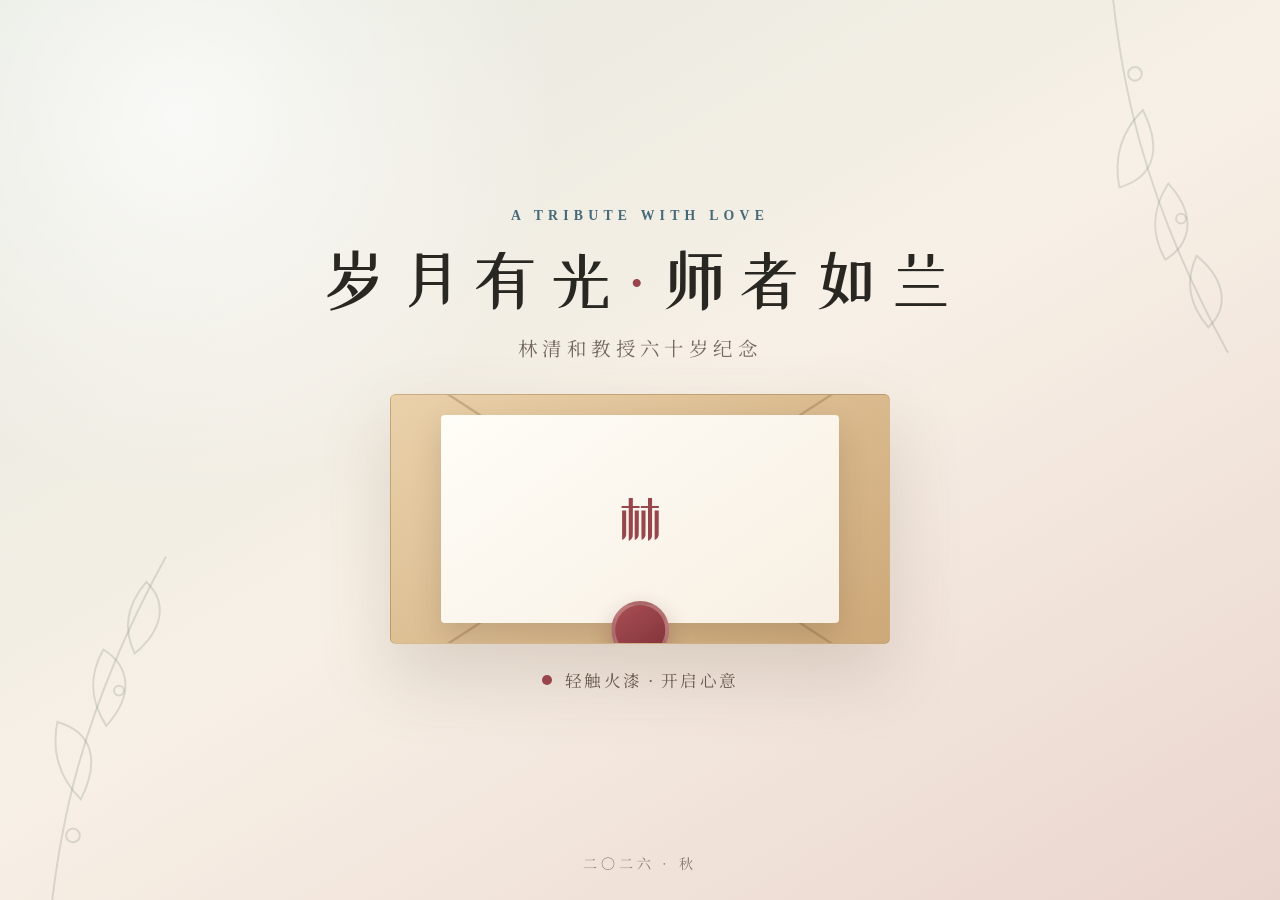
==== commit a12381e8: "完成大屏版文字脱敏 Co-Authored-By: Aime <aime@bytedance.com> Change-Id: Ie708a2d6b0c1ac3271b5263725f554d15bd8" ====
--- a/stage.html
+++ b/stage.html
@@ -4,7 +4,7 @@
   <meta charset="UTF-8" />
   <meta name="viewport" content="width=device-width, initial-scale=1, viewport-fit=cover" />
   <meta name="theme-color" content="#171814" />
-  <meta name="description" content="周洁红教授六十岁生日纪念相册宴会大屏版" />
+  <meta name="description" content="林清和教授六十岁生日纪念相册宴会大屏版" />
   <title>岁月有光 · 师者如兰｜宴会大屏版</title>
   <link rel="preconnect" href="https://fonts.googleapis.com" />
   <link rel="preconnect" href="https://fonts.gstatic.com" crossorigin />
@@ -35,10 +35,10 @@
       <header class="standby__copy">
         <p class="standby__eyebrow">A TRIBUTE WITH LOVE</p>
         <h1>岁月有光<span>·</span>师者如兰</h1>
-        <p class="standby__subtitle">周洁红教授六十岁纪念</p>
+        <p class="standby__subtitle">林清和教授六十岁纪念</p>
       </header>
       <button id="startShow" class="start-show" type="button" aria-label="轻触开启贺卡">
-        <span class="stage-envelope" aria-hidden="true"><i>周</i><b></b></span>
+        <span class="stage-envelope" aria-hidden="true"><i>林</i><b></b></span>
       </button>
       <p class="standby__hint"><span></span>轻触火漆 · 开启心意</p>
       <p class="standby__edition">二〇二六 · 秋</p>
@@ -82,6 +82,6 @@
   </main>
 
   <script src="./achievements-data.js"></script>
-  <script src="./stage.js?v=16"></script>
+  <script src="./stage.js?v=13"></script>
 </body>
 </html>
--- a/stage.css
+++ b/stage.css
@@ -55,7 +55,7 @@
 .stage-header { position: absolute; z-index: 20; left: var(--safe-x); right: var(--safe-x); top: clamp(1.7rem,3vh,3.3rem); display: flex; align-items: flex-start; justify-content: space-between; pointer-events: none; }
 .stage-header p,.stage-header h2 { margin: 0; }
 .stage-header p { color: var(--wine); font-family: Georgia,serif; font-size: clamp(.7rem,.75vw,.98rem); letter-spacing: .34em; }
-.stage-header h2 { margin-top: .38rem; color: var(--ink); font-family: "ZCOOL XiaoWei",serif; font-size: clamp(1.5rem,1.82vw,2.38rem); font-weight: 400; letter-spacing: .18em; }
+.stage-header h2 { margin-top: .38rem; color: var(--ink); font-family: "Songti SC","STSong","Source Han Serif SC","Noto Serif SC",serif; font-size: clamp(1.5rem,1.82vw,2.38rem); font-weight: 400; letter-spacing: .18em; }
 .stage-status { display: flex; gap: 1.1rem; padding-top: .15rem; color: rgba(37,35,31,.58); font-family: Georgia,serif; font-size: clamp(.8rem,.86vw,1.08rem); letter-spacing: .12em; }
 .scene-canvas { position: absolute; inset: 0; z-index: 5; }
 .scene-enter { animation: scene-in .9s cubic-bezier(.22,1,.36,1) both; }
@@ -93,7 +93,7 @@
 .photo-scene__visual.is-group-bottom img { object-fit: contain !important; object-position: center bottom !important; animation: none; }
 @keyframes kenburns { from { transform: scale(1.025); } to { transform: scale(1); } }
 .photo-scene__number { color: var(--wine); font-family: Georgia,serif; font-size: clamp(.9rem,1.02vw,1.18rem); letter-spacing: .25em; }
-.photo-scene__copy h3 { margin: 1rem 0 1.1rem; color: var(--ink); font-family: "ZCOOL XiaoWei",serif; font-size: clamp(2.65rem,3.65vw,4.85rem); font-weight: 400; line-height: 1.24; letter-spacing: .08em; }
+.photo-scene__copy h3 { margin: 1rem 0 1.1rem; color: var(--ink); font-family: "Songti SC","STSong","Source Han Serif SC","Noto Serif SC",serif; font-size: clamp(2.65rem,3.65vw,4.85rem); font-weight: 400; line-height: 1.24; letter-spacing: .08em; }
 .photo-scene__meta { color: var(--wine-deep); font-size: clamp(1rem,1.18vw,1.42rem); line-height: 1.75; letter-spacing: .08em; }
 .photo-scene__desc { margin-top: 1.45rem; color: #665d54; font-size: clamp(2.36rem,2.86vw,3.48rem); line-height: 1.85; text-align: justify; }
 .photo-scene__credit { margin-top: 1.35rem; color: #83776b; font-family: "Noto Sans SC",sans-serif; font-size: clamp(.8rem,.92vw,1.08rem); letter-spacing: .08em; }
@@ -103,9 +103,8 @@
 .words-scene__heading h3 { margin: 1.2rem 0; color: var(--ink); font-family: "ZCOOL XiaoWei",serif; font-size: clamp(3rem,4.5vw,6rem); font-weight: 400; line-height: 1.35; letter-spacing: .12em; }
 .words-scene__heading small { color: #776c61; font-size: clamp(.96rem,1.14vw,1.34rem); letter-spacing: .12em; }
 .keyword-wall { display: flex; flex-wrap: wrap; align-content: center; justify-content: center; gap: clamp(.7rem,1.2vw,1.4rem); }
-.keyword-wall span { padding: .6em 1em; border: 1px solid rgba(117,88,61,.2); border-radius: 999px; color: #5e564d; background: rgba(255,255,255,.38); font-size: clamp(1.12rem,1.5vw,1.9rem); letter-spacing: .1em; }
-.keyword-wall span:nth-child(3n+1) { color: var(--wine-deep); border-color: rgba(152,70,75,.27); background: rgba(255,247,238,.52); transform: translateY(-.4rem); }
-.keyword-wall span:nth-child(4n) { font-size: clamp(1.4rem,1.88vw,2.34rem); }
+.keyword-wall span { min-height: 2.2em; display: inline-flex; align-items: center; justify-content: center; padding: .6em 1em; border: 1px solid rgba(117,88,61,.2); border-radius: 999px; color: #5e564d; background: rgba(255,255,255,.38); font-size: clamp(1.12rem,1.5vw,1.9rem); font-weight: 400; line-height: 1; letter-spacing: .1em; text-align: center; text-indent: .1em; }
+.keyword-wall span:nth-child(3n+1) { color: var(--wine-deep); border-color: rgba(152,70,75,.27); background: rgba(255,247,238,.52); }
 
 .wish-scene { height: 100%; display: grid; place-items: center; padding: 10vh var(--safe-x) 6vh; color: var(--ink); background: var(--stage-bg); }
 .wish-stage-card { position: relative; width: min(94vw,116rem); height: min(76vh,54rem); min-height: 54vh; display: flex; flex-direction: column; justify-content: center; padding: clamp(1.8rem,2.6vw,3.2rem); border: 0; overflow: hidden; background: transparent; box-shadow: none; color: var(--ink); }
